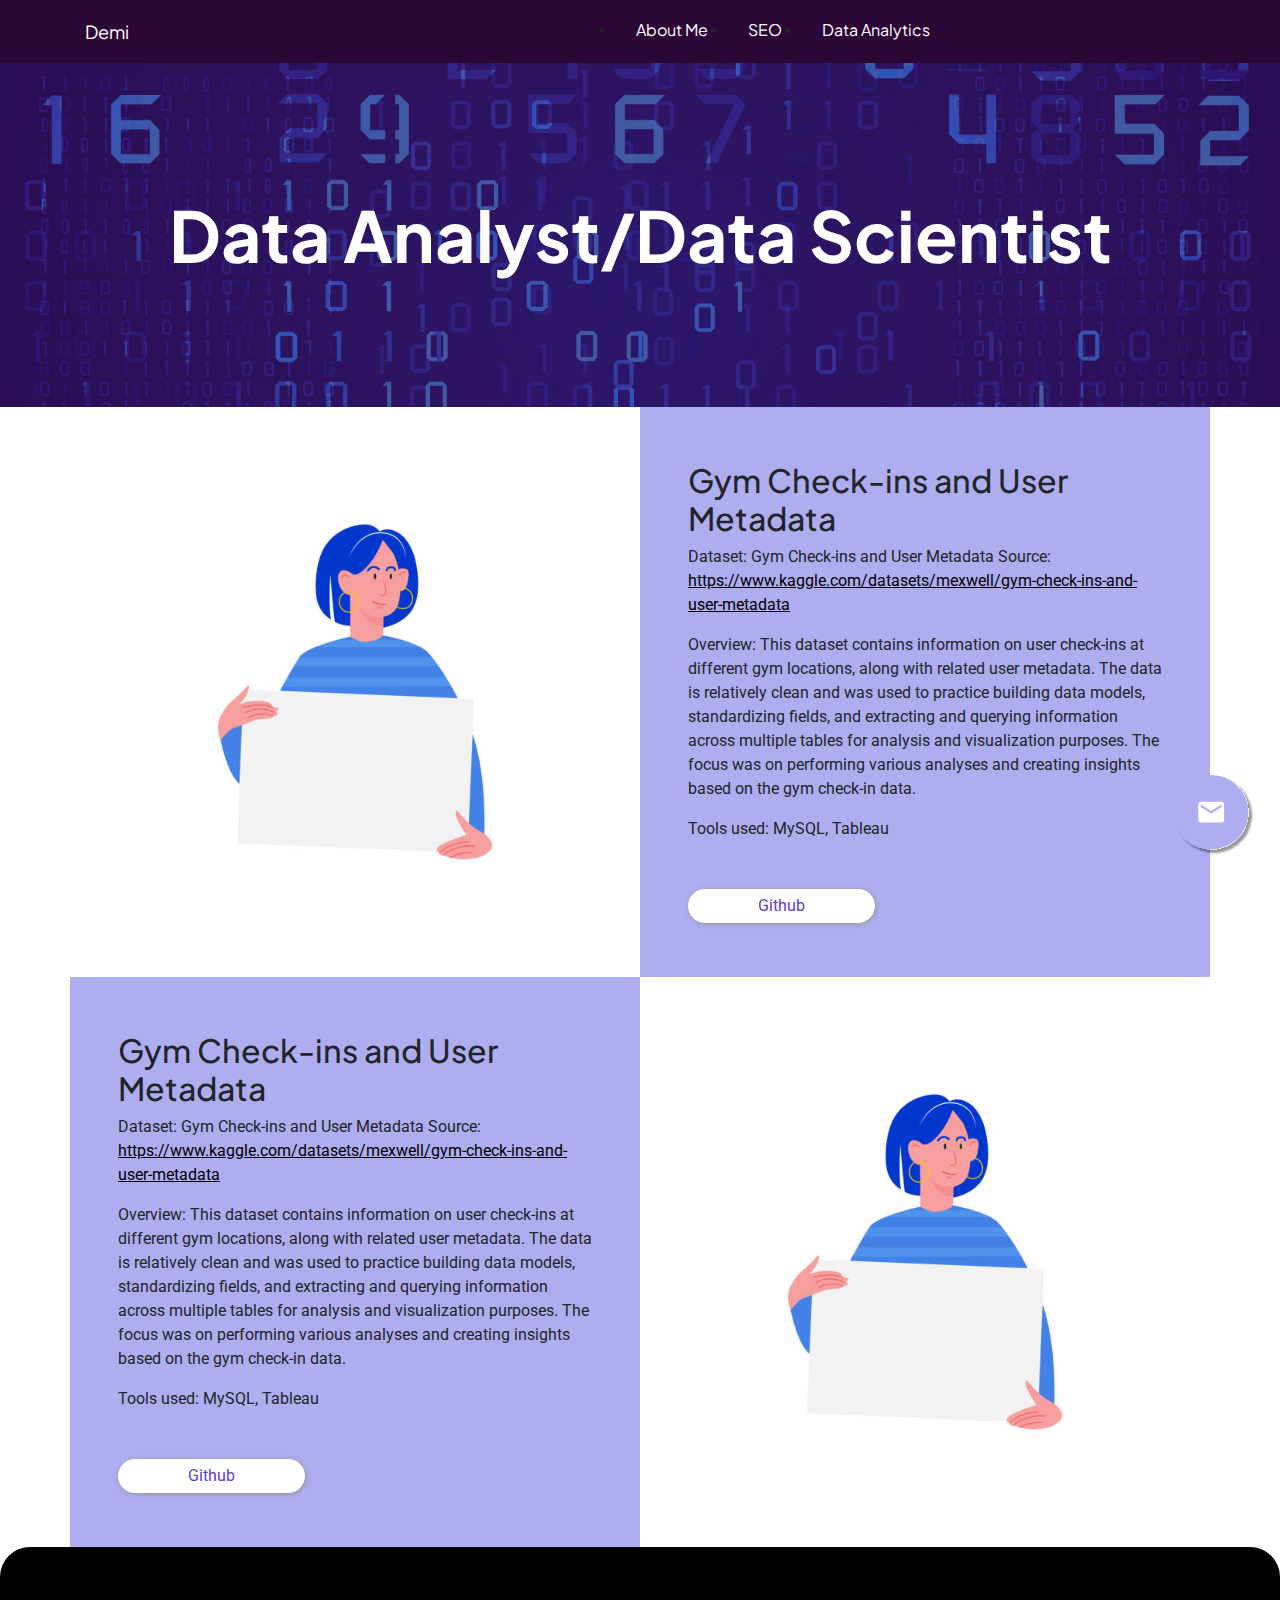
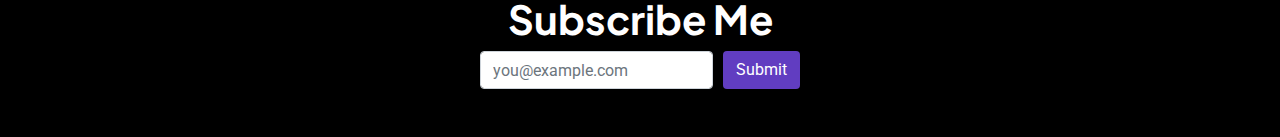
==== data-analytics.html @ e2194a26 "Current" ====
<!DOCTYPE html>
<html>
<head>
	<meta charset="utf-8">
	<meta name="viewport" content="width=device-width, initial-scale=1">
	<title>Data Analyst/Data Scientist</title>
	<link rel="preconnect" href="https://fonts.googleapis.com">
	<link rel="preconnect" href="https://fonts.gstatic.com" crossorigin>
	<link href="https://fonts.googleapis.com/css2?family=Plus+Jakarta+Sans:ital,wght@0,200..800;1,200..800&display=swap" rel="stylesheet">
	<link rel="preconnect" href="https://fonts.googleapis.com">
	<link rel="preconnect" href="https://fonts.gstatic.com" crossorigin>
	<link href="https://fonts.googleapis.com/css2?family=Roboto:ital,wght@0,100;0,300;0,400;0,500;0,700;0,900;1,100;1,300;1,400;1,500;1,700;1,900&display=swap" rel="stylesheet">
	<link rel="stylesheet" type="text/css" href="css/bootstrap.min.css">
	<link rel="stylesheet" type="text/css" href="css/style.css">
	<link rel="stylesheet" type="text/css" href="css/res.css">
</head>
<body>
	<header class="container-fluid py-2">
	<div class="container">
		<div class="row">
			<div class="col-12 col-md-3 header-l fontphu">
				<a href="index.html" >Demi</a>
			</div>
			<div class="col header-r">
				<ul class="menu">
					<li><a href="">About Me</a></li>
					<li><a href="seo.html">SEO</a></li>
					<li><a href="data-analytics.html">Data Analytics</a></li>
				</ul>
			</div>
		</div>
	</div>
</header>
	<div class="banner-data-analyst container-fluid">
		<h1 class="fontphu">Data Analyst/Data Scientist</h1>
	</div>
	<div class="section-c container">
		<div class="row">
			<div class="col-12 col-md-6 d-flex align-items-center p-3 p-md-5">
				<div>
					<img src="img/about-1.svg">
				</div>
			</div>
			<div class="col-12 col-md-6 mau2 d-flex align-items-center p-3 p-md-5">
				<div>
					<h3 class="h2 fontphu">Gym Check-ins and User Metadata</h3>
					<p>Dataset: Gym Check-ins and User Metadata
					Source: <a class="alink" href="https://www.kaggle.com/datasets/mexwell/gym-check-ins-and-user-metadata" >https://www.kaggle.com/datasets/mexwell/gym-check-ins-and-user-metadata </a></p>

					<p>Overview: This dataset contains information on user check-ins at different gym locations, along with related user metadata. The data is relatively clean and was used to practice building data models, standardizing fields, and extracting and querying information across multiple tables for analysis and visualization purposes. The focus was on performing various analyses and creating insights based on the gym check-in data.</p>

					<p>Tools used: MySQL, Tableau</p>
					<div class="topskill-1 mt-5"><a href="#"> Github </a></div>
					
				</div>
			</div>
		</div>
		<div class="row">
			
			<div class="col-12 col-md-6 order-1 order-md-0 mau2 d-flex align-items-center p-3 p-md-5">
				<div>
					<h3 class="h2 fontphu">Gym Check-ins and User Metadata</h3>
					<p>Dataset: Gym Check-ins and User Metadata
					Source: <a class="alink" href="https://www.kaggle.com/datasets/mexwell/gym-check-ins-and-user-metadata" >https://www.kaggle.com/datasets/mexwell/gym-check-ins-and-user-metadata </a></p>

					<p>Overview: This dataset contains information on user check-ins at different gym locations, along with related user metadata. The data is relatively clean and was used to practice building data models, standardizing fields, and extracting and querying information across multiple tables for analysis and visualization purposes. The focus was on performing various analyses and creating insights based on the gym check-in data.</p>

					<p>Tools used: MySQL, Tableau</p>
					<div class="topskill-1 mt-5"><a href="#"> Github </a></div>
					
				</div>
			</div>
			<div class="col-12 col-md-6 order-0 order-md-1 d-flex align-items-center p-5">
				<div>
					<img src="img/about-1.svg">
				</div>
			</div>
		</div>
	</div>
<footer class="py-5">
	<div class="h1 text-white fontphu font-weight-bold text-center">Subscribe Me</div>
	<div class="d-flex form-c mx-auto" style="gap:10px">
		<input type="text" class="form-control" placeholder="you@example.com">
		<button type="submit" class="btn mau3 text-white">Submit</button>
	</div>
</footer>
<div class="buttoncall">
	<img src="img/Group 15.svg" width="80" class="show-buttoncall-item">
	<div class="buttoncall-item">
		<div><img src="img/Group.jpg"></div>
		<div><a href="https://wa.me/12362342409"><img src="img/whatsapp 3.svg"></a></div>
		<div><a href="mailto:lenguyenmaidinh2409@gmail.com"><img src="img/Gmail-Logo.jpg"></a></div>
		<div><a href="tel:+1 236 234 2409"><img src="img/Group.svg"></a></div>
	</div>
</div>	
<script type="text/javascript" src="js/jquery.min.js"></script>
<script type="text/javascript" src="js/bootstrap.bundle.min.js"></script>
<script type="text/javascript">
    $(document).ready(function () {
    	$(".show-buttoncall-item").click(function () {
		    // Kiểm tra trạng thái hiển thị
		    if ($(".buttoncall-item").is(":visible")) {
		        $(this).attr("src", "img/Group 15.svg"); // Đổi lại hình ảnh ban đầu
		        $(".buttoncall-item").hide(); // Ẩn phần tử
		    } else {
		        $(this).attr("src", "img/Group 30.png"); // Đổi sang hình ảnh khác
		        $(".buttoncall-item").show(); // Hiện phần tử
		    }
		});
    });
</script>		
</body>
</html>
---- css/style.css ----
:root{

	--mau1: #D8DCFF;

	--mau2: #AEADF0;

	--mau3: #613DC1;

	--mau4: #4E148C;

	--mau5: #2C0735;

	--white:#ffffff;
}


.section-1 {
	background-color: white;
}

.mau2{
	background: var(--mau2);
}
.mau3{
	background: var(--mau3);
}
body{
	font-family: "Roboto", serif;
	font-display: swap;
}
.fontphu
{
	font-family: "Plus Jakarta Sans", serif;
	font-display: swap;
}
img
{
	max-width: 100%;
}
header

{

	background: var(--mau5);

}

.slide-item-title:hover {
	color: #4E148C;
}

.read-more:hover {
	color: gray;
}

header a

{

	color: var(--white);

	    padding: 10px 0;

    display: block;

}
.menu{display: flex; align-items: center;justify-content: center; margin: 0; padding: 0;}

.menu li{padding: 0 20px}


.menu li a{
	font-family: "Plus Jakarta Sans", serif;
	font-display: swap;
}
.header-l a:hover
{
	color: #fff;
	text-decoration: underline;
}
.header-l a
{
	font-size: 18px;
}

.banner
{
	background: url("../img/image.jpg") no-repeat;
	background-size: cover;
}
.banner-l{color: var(--white);}
.banner-l h1
{
	font-size: 93px;
	font-weight: bold;

}

.section-1-c
{
	padding: 0 30px;
}
.slide-item
{
	background: #fff;
	padding: 10px 20px;
}
.slide-item-title
{
	font-size: 30px;
	position: relative;
	z-index: 1;
}
.slide-item-title::before{
	display: block;
	content: '';
	position: absolute;
	height: 50%;
	width: 100%;
	background: var(--mau1);
	bottom: 0;
	z-index: -1;
}
.slide-tab
{
	margin-top: 20px;
}
.slide-tab-l
{
	width: 25%;
}
.slide-tab-r
{
	width: 75%;
}
.slide-tab-l .accordion-item{
	color: #000;	
	position: relative;
	padding-left: 0px;
	transition: all 0.3s ease;
}
.slide-tab-l .accordion-item .show::before
{
	display: block;content: ''; position: absolute; left: 0; top: 50%; transform: translateY(-50%); height: 2px; background: #000; width: 20%;
}
.slide-tab-l .accordion-item .show
{
	padding-left: 30%;
	font-weight: bold;
}

.slide-tab-r .card-body
{
	-webkit-box-shadow: 2px 2px 7px 0px rgba(0,0,0,0.75);
-moz-box-shadow: 2px 2px 7px 0px rgba(0,0,0,0.75);
box-shadow: 2px 2px 7px 0px rgba(0,0,0,0.75);
border-radius: 15px;
margin: 10px;
}
.slide-tab-r::-webkit-scrollbar {
  width:5px;
}

/* Track */
.slide-tab-r::-webkit-scrollbar-track {
  box-shadow: inset 0 0 5px grey; 
  border-radius: 10px;
}
 
/* Handle */
.slide-tab-r::-webkit-scrollbar-thumb {
  background: var(--mau3); 
  border-radius: 10px;
}
.experience-1-title
{
	color: var(--mau3);
}
.slide-tab-r{color: #817e8f; height: 300px; overflow: auto}
#button-1-2 .card-body
{
	margin-bottom: 20px;
}
.topskill-1
{
	-webkit-box-shadow: 1px 1px 5px 0px rgba(148,148,148,1);
-moz-box-shadow: 1px 1px 5px 0px rgba(148,148,148,1);
box-shadow: 1px 1px 5px 0px rgba(148,148,148,1);
border-radius: 20px;
display: table; padding: 5px 70px;
color: var(--mau3); font-weight: bold;
background: #fff;
}
.topskill-1 a{
	color: var(--mau3);
}
.item-1-3
{
	position: relative;
	height: 250px;
}
.topskill-1-1
{
	position: absolute;
	top: 20px;
	left: 52%;
}
.topskill-1-2
{
	position: absolute;
	top: 55px;
	left: 14%;
}
.topskill-1-3
{
	position: absolute;
	top: 90px;
	left: 64%;
}
.topskill-1-4
{
	position: absolute;
	top: 125px;
	left: 24%;
}
.topskill-1-5
{
	position: absolute;
	top: 160px;
	left: 58%;
}
.topskill-1-6
{
	position: absolute;
	top: 195px;
	left: 0%;
}
.topskill-1-7
{
	position: absolute;
	top: 236px;
	left: 35%;
}
.topskill-1-8
{
	position: absolute;
	top: 240px;
	left: 72%;
}
.slide-job
{
	padding-bottom: 30px;
    background: #fff;
}

.section-2-title{
	background: url("../img/banner-about.svg") no-repeat;
	background-size: cover;
	font-size: 80px;
	text-align: center; color: #fff;
	padding: 20px 0; font-weight: bold;
}
.ngaythangabout
{
	color: var(--mau3);
	font-weight: bold;
}
footer{
	background: #000;
	border-radius: 30px 30px 0 0 ;
}
.buttoncall
{
	position: fixed;
	right: 2%;
	bottom: 5%;
	cursor: pointer;
}
.buttoncall-item
{
	-webkit-box-shadow: 1px 1px 5px 0px rgba(0,0,0,0.75);
-moz-box-shadow: 1px 1px 5px 0px rgba(0,0,0,0.75);
box-shadow: 1px 1px 5px 0px rgba(0,0,0,0.75);
    display: table;
    padding: 20px 10px;
    border-radius: 10px;
    position: absolute;
    right: 120%;
    bottom: 0;
    width: 100%;
    background: #fff;
    display: none;
}
.buttoncall-item > div{
	margin-bottom: 20px; text-align: center;
}
.buttoncall-item img{

}
.banner-data-analyst
{
	background: url("../img/banner-datalytics.jpg");
	background-size: cover;
	
}
.banner-data-analyst h1,.banner-data-seo h1
{
	font-size:70px;
	padding: 130px 0;
	text-align: center;
	color: #fff; font-weight: bold;
	margin: 0;
}
.alink
{
	color: #000;
	text-decoration: underline;
}
.banner-data-seo
{
	background: url("../img/banner-seo.jpg");
	background-size: cover;
}

.seo-content
{
	background: var(--mau1);
}
.seo-slide-tab-r{
    width: 75%;
}
.seo-slide-tab-r-1 > div{margin-bottom: 20px}
.seo-slide-tab-r-item { position: relative;cursor: pointer;
}
.seo-slide-tab-r-item > div{font-size: 30px; color: #fff; position: absolute; left: 50%; top: 50%; transform: translate(-50%, -50%); font-weight: bold; 
    width: 80%;
    text-align: center;

}
.seo-slide-tab-r-item:hover div
{
	text-decoration: underline;
}
#imagepopup .modal-content{
	background: none;    border: none;
}
#imagepopup .modal-body{padding: 0; text-align: center;}
#imagepopup .modal-dialog
{
	max-width: max-content;
}
#imagepopup .modal-body img{max-height: 80vh}
.form-c
{
	width: 25%;
}

a {
	text-decoration: none; /* Loại bỏ gạch chân mặc định */
	font-weight: normal;   /* Đặt trọng lượng chữ bình thường */
	color: inherit;        /* Dùng màu mặc định */
	transition: color 0.3s ease, font-weight 0.3s ease; /* Hiệu ứng mượt mà */
  }
  
  a:hover {
	text-decoration: none; /* Đảm bảo không có gạch chân khi hover */
	font-weight: bold;     /* Làm chữ in đậm khi hover */
	color: white;
  }

  .project-butn:hover {
	color: #4E148C;
	text-decoration: underline;
  }
---- css/res.css ----
@media (max-width: 768px) {
	.seo-slide-tab-r-item > div
	{
		font-size:18px;
		width:95%
	}
	.form-c
	{
		width: 75%;
	}
	.header-l
	{
		text-align: center;
	}
	.slide-tab-l,.slide-tab-r{width: 100%}
	.topskill-1
	{
		padding: 5px 40px;
	}
	.topskill-1-1
	{
		position: absolute;
		top: 20px;
		left: 40%;
	}
	.topskill-1-2
	{
		position: absolute;
		top: 55px;
		left: 2%;
	}
	.topskill-1-3
	{
		position: absolute;
		top: 90px;
		left: 51%;
	}
	.topskill-1-4
	{
		position: absolute;
		top: 125px;
		left: 12%;
	}
	.topskill-1-5
	{
		position: absolute;
		top: 160px;
		left: 47%;
	}
	.topskill-1-6
	{
		position: absolute;
		top: 195px;
		left: 0%;
	}
	.topskill-1-7
	{
		position: absolute;
		top: 236px;
		left: 11%;
	}
	.topskill-1-8
	{
		position: absolute;
		top: 240px;
		left: 65%;
	}
	.banner-data-analyst h1, .banner-data-seo h1
	{
		font-size: 50px;
	}
	.seo-slide-tab-r
	{
		width: 100%;
	}
}
@media (max-width: 576px) {
	body{font-size: 14px}
	.section-2-title
	{
		font-size: 50px;
	}
	.banner-l h1{    font-size: 70px;}
	    .topskill-1 {
        padding: 5px 20px;}
    .topskill-1-5 {       
        left: 46%;
    }
    .section-1-c{padding: 0 5px}
}
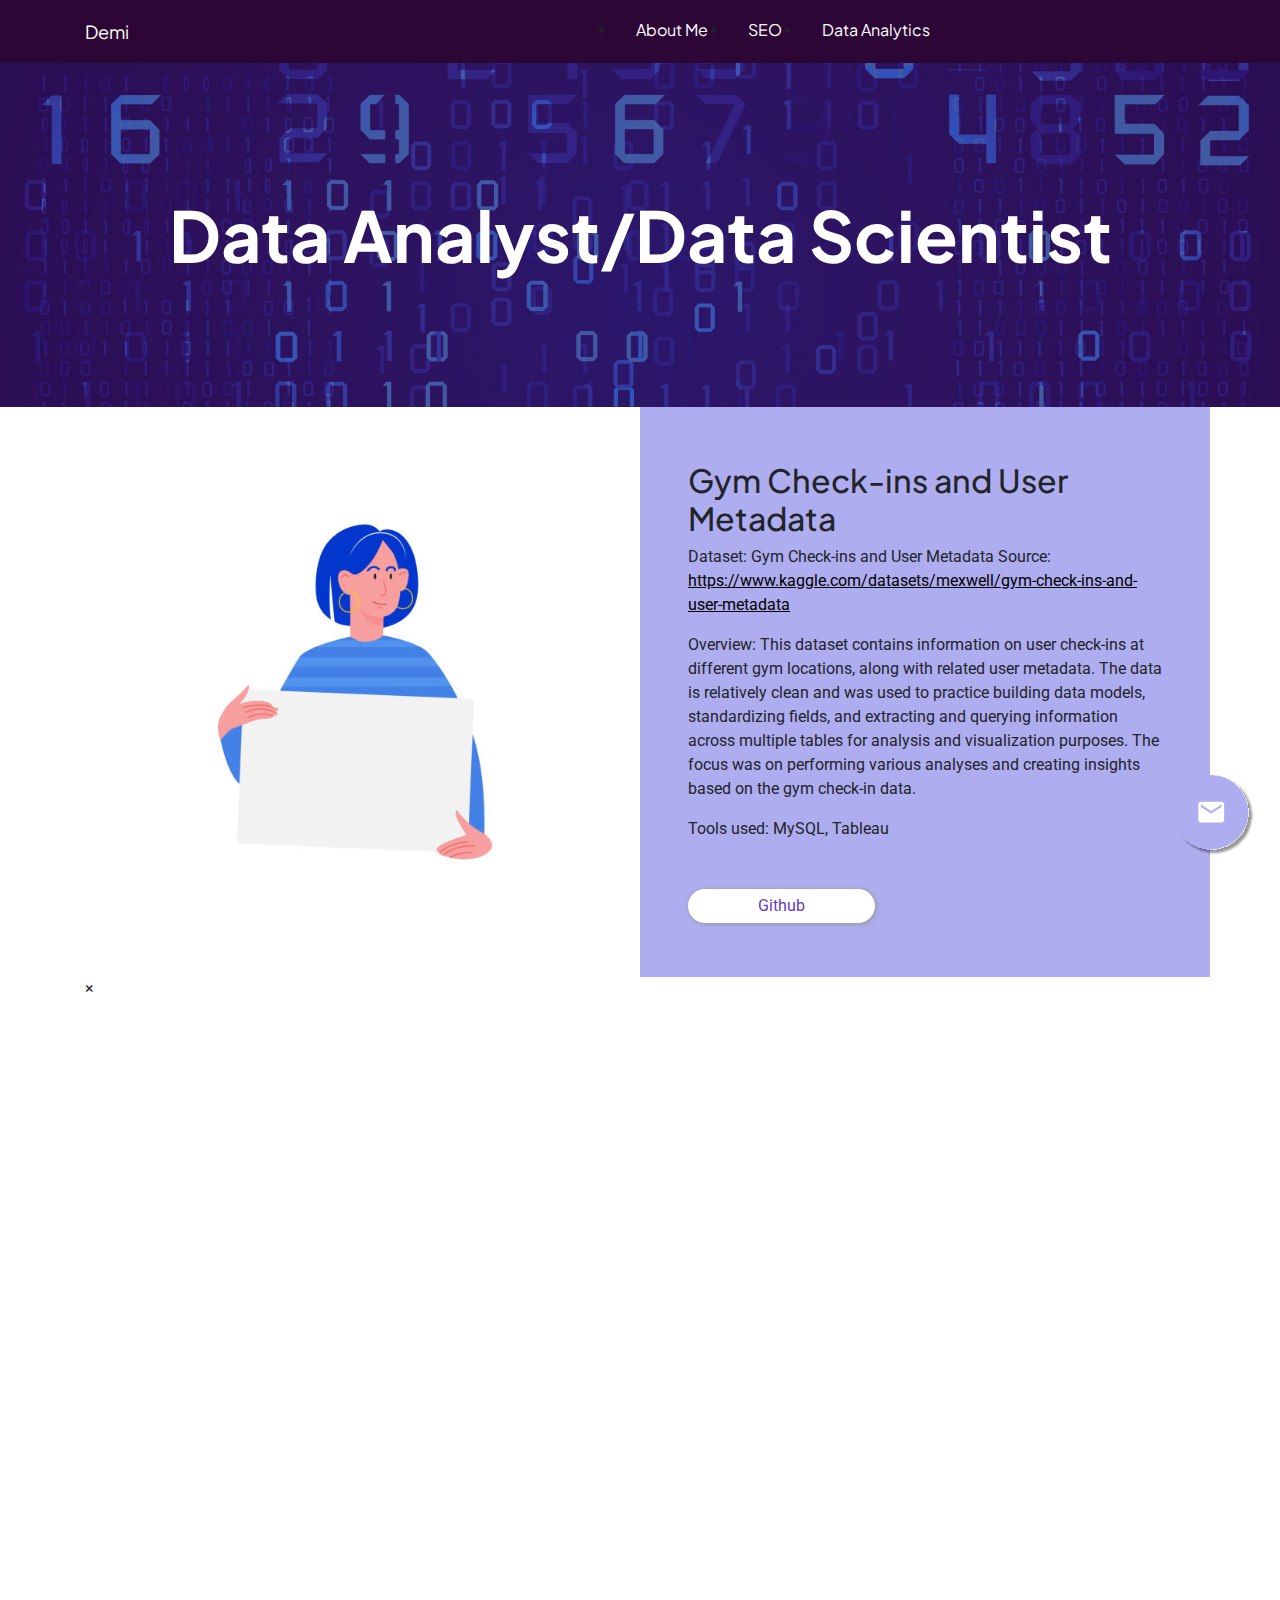
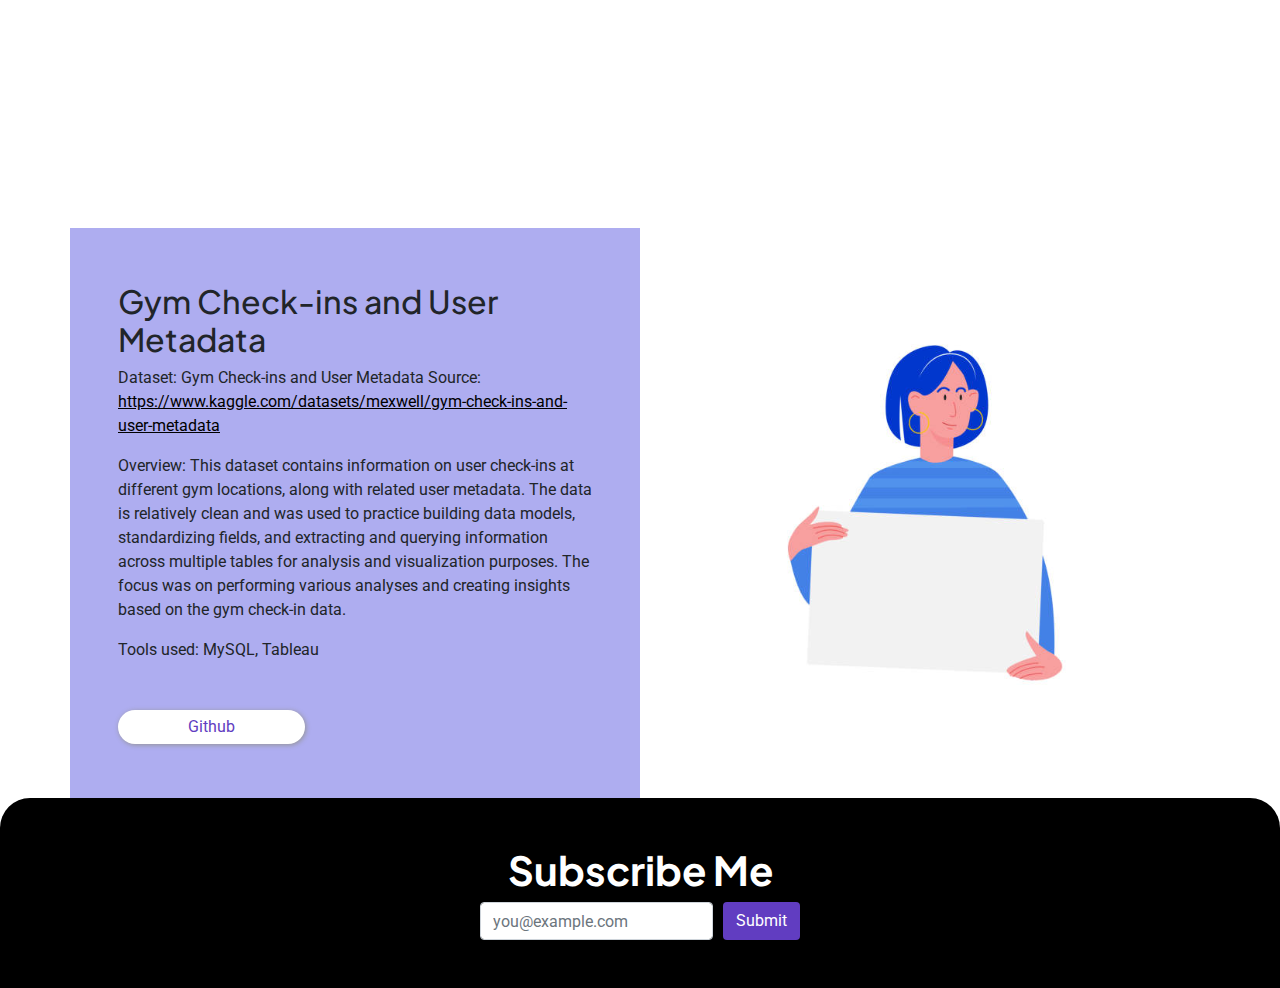
==== commit d1b80940: "current" ====
--- a/data-analytics.html
+++ b/data-analytics.html
@@ -1,73 +1,132 @@
 <!DOCTYPE html>
 <html>
+
 <head>
 	<meta charset="utf-8">
 	<meta name="viewport" content="width=device-width, initial-scale=1">
 	<title>Data Analyst/Data Scientist</title>
 	<link rel="preconnect" href="https://fonts.googleapis.com">
 	<link rel="preconnect" href="https://fonts.gstatic.com" crossorigin>
-	<link href="https://fonts.googleapis.com/css2?family=Plus+Jakarta+Sans:ital,wght@0,200..800;1,200..800&display=swap" rel="stylesheet">
+	<link href="https://fonts.googleapis.com/css2?family=Plus+Jakarta+Sans:ital,wght@0,200..800;1,200..800&display=swap"
+		rel="stylesheet">
 	<link rel="preconnect" href="https://fonts.googleapis.com">
 	<link rel="preconnect" href="https://fonts.gstatic.com" crossorigin>
-	<link href="https://fonts.googleapis.com/css2?family=Roboto:ital,wght@0,100;0,300;0,400;0,500;0,700;0,900;1,100;1,300;1,400;1,500;1,700;1,900&display=swap" rel="stylesheet">
+	<link
+		href="https://fonts.googleapis.com/css2?family=Roboto:ital,wght@0,100;0,300;0,400;0,500;0,700;0,900;1,100;1,300;1,400;1,500;1,700;1,900&display=swap"
+		rel="stylesheet">
 	<link rel="stylesheet" type="text/css" href="css/bootstrap.min.css">
 	<link rel="stylesheet" type="text/css" href="css/style.css">
 	<link rel="stylesheet" type="text/css" href="css/res.css">
 </head>
+
 <body>
 	<header class="container-fluid py-2">
-	<div class="container">
-		<div class="row">
-			<div class="col-12 col-md-3 header-l fontphu">
-				<a href="index.html" >Demi</a>
-			</div>
-			<div class="col header-r">
-				<ul class="menu">
-					<li><a href="">About Me</a></li>
-					<li><a href="seo.html">SEO</a></li>
-					<li><a href="data-analytics.html">Data Analytics</a></li>
-				</ul>
+		<div class="container">
+			<div class="row">
+				<div class="col-12 col-md-3 header-l fontphu">
+					<a href="index.html">Demi</a>
+				</div>
+				<div class="col header-r">
+					<ul class="menu">
+						<li><a href="">About Me</a></li>
+						<li><a href="seo.html">SEO</a></li>
+						<li><a href="data-analytics.html">Data Analytics</a></li>
+					</ul>
+				</div>
 			</div>
 		</div>
-	</div>
-</header>
+	</header>
 	<div class="banner-data-analyst container-fluid">
 		<h1 class="fontphu">Data Analyst/Data Scientist</h1>
 	</div>
 	<div class="section-c container">
 		<div class="row">
 			<div class="col-12 col-md-6 d-flex align-items-center p-3 p-md-5">
-				<div>
-					<img src="img/about-1.svg">
+				<div onclick="showViz()">
+					<img src="img/about-1.svg" style="cursor: pointer;">
 				</div>
 			</div>
 			<div class="col-12 col-md-6 mau2 d-flex align-items-center p-3 p-md-5">
 				<div>
 					<h3 class="h2 fontphu">Gym Check-ins and User Metadata</h3>
-					<p>Dataset: Gym Check-ins and User Metadata
-					Source: <a class="alink" href="https://www.kaggle.com/datasets/mexwell/gym-check-ins-and-user-metadata" >https://www.kaggle.com/datasets/mexwell/gym-check-ins-and-user-metadata </a></p>
-
-					<p>Overview: This dataset contains information on user check-ins at different gym locations, along with related user metadata. The data is relatively clean and was used to practice building data models, standardizing fields, and extracting and querying information across multiple tables for analysis and visualization purposes. The focus was on performing various analyses and creating insights based on the gym check-in data.</p>
-
+					<p>Dataset: Gym Check-ins and User Metadata Source:
+						<a class="alink" href="https://www.kaggle.com/datasets/mexwell/gym-check-ins-and-user-metadata">
+							https://www.kaggle.com/datasets/mexwell/gym-check-ins-and-user-metadata
+						</a>
+					</p>
+					<p>Overview: This dataset contains information on user check-ins at different gym locations, along
+						with related user metadata. The data is relatively clean and was used to practice building data
+						models, standardizing fields, and extracting and querying information across multiple tables for
+						analysis and visualization purposes. The focus was on performing various analyses and creating
+						insights based on the gym check-in data.</p>
 					<p>Tools used: MySQL, Tableau</p>
-					<div class="topskill-1 mt-5"><a href="#"> Github </a></div>
-					
+					<div class="topskill-1 mt-5"><a href="#">Github</a></div>
 				</div>
 			</div>
 		</div>
+
+		<!-- Modal -->
+		<div id="vizModal" class="viz-modal">
+			<div class="viz-modal-content">
+				<span class="viz-close" onclick="closeViz()">&times;</span>
+				<div class='tableauPlaceholder' id='viz1736214612154' style='position: relative'><noscript><a
+							href='#'><img alt='Dashboard 1 '
+								src='https:&#47;&#47;public.tableau.com&#47;static&#47;images&#47;Gy&#47;Gym_Sales_User_Analysis_Report&#47;Dashboard1&#47;1_rss.png'
+								style='border: none' /></a></noscript><object class='tableauViz' style='display:none;'>
+						<param name='host_url' value='https%3A%2F%2Fpublic.tableau.com%2F' />
+						<param name='embed_code_version' value='3' />
+						<param name='site_root' value='' />
+						<param name='name' value='Gym_Sales_User_Analysis_Report&#47;Dashboard1' />
+						<param name='tabs' value='no' />
+						<param name='toolbar' value='yes' />
+						<param name='static_image'
+							value='https:&#47;&#47;public.tableau.com&#47;static&#47;images&#47;Gy&#47;Gym_Sales_User_Analysis_Report&#47;Dashboard1&#47;1.png' />
+						<param name='animate_transition' value='yes' />
+						<param name='display_static_image' value='yes' />
+						<param name='display_spinner' value='yes' />
+						<param name='display_overlay' value='yes' />
+						<param name='display_count' value='yes' />
+						<param name='language' value='en-US' />
+					</object></div>
+				<script type='text/javascript'>
+					var divElement = document.getElementById('viz1736214612154');
+					var vizElement = divElement.getElementsByTagName('object')[0];
+
+					// Đặt kích thước cố định cho viz
+					vizElement.style.width = '1000px';  // Chiều rộng cố định
+					vizElement.style.height = '827px';  // Chiều cao cố định
+					
+
+					divElement.style.width = '1000px';  // Chiều rộng cố định
+					divElement.style.height = '827px';  // Chiều cao cố định
+
+					var scriptElement = document.createElement('script');
+					scriptElement.src = 'https://public.tableau.com/javascripts/api/viz_v1.js';
+					vizElement.parentNode.insertBefore(scriptElement, vizElement);                
+				</script>
+			</div>
+		</div>
+
+
 		<div class="row">
-			
+
 			<div class="col-12 col-md-6 order-1 order-md-0 mau2 d-flex align-items-center p-3 p-md-5">
 				<div>
 					<h3 class="h2 fontphu">Gym Check-ins and User Metadata</h3>
 					<p>Dataset: Gym Check-ins and User Metadata
-					Source: <a class="alink" href="https://www.kaggle.com/datasets/mexwell/gym-check-ins-and-user-metadata" >https://www.kaggle.com/datasets/mexwell/gym-check-ins-and-user-metadata </a></p>
+						Source: <a class="alink"
+							href="https://www.kaggle.com/datasets/mexwell/gym-check-ins-and-user-metadata">https://www.kaggle.com/datasets/mexwell/gym-check-ins-and-user-metadata
+						</a></p>
 
-					<p>Overview: This dataset contains information on user check-ins at different gym locations, along with related user metadata. The data is relatively clean and was used to practice building data models, standardizing fields, and extracting and querying information across multiple tables for analysis and visualization purposes. The focus was on performing various analyses and creating insights based on the gym check-in data.</p>
+					<p>Overview: This dataset contains information on user check-ins at different gym locations, along
+						with related user metadata. The data is relatively clean and was used to practice building data
+						models, standardizing fields, and extracting and querying information across multiple tables for
+						analysis and visualization purposes. The focus was on performing various analyses and creating
+						insights based on the gym check-in data.</p>
 
 					<p>Tools used: MySQL, Tableau</p>
 					<div class="topskill-1 mt-5"><a href="#"> Github </a></div>
-					
+
 				</div>
 			</div>
 			<div class="col-12 col-md-6 order-0 order-md-1 d-flex align-items-center p-5">
@@ -77,37 +136,55 @@
 			</div>
 		</div>
 	</div>
-<footer class="py-5">
-	<div class="h1 text-white fontphu font-weight-bold text-center">Subscribe Me</div>
-	<div class="d-flex form-c mx-auto" style="gap:10px">
-		<input type="text" class="form-control" placeholder="you@example.com">
-		<button type="submit" class="btn mau3 text-white">Submit</button>
+	<footer class="py-5">
+		<div class="h1 text-white fontphu font-weight-bold text-center">Subscribe Me</div>
+		<div class="d-flex form-c mx-auto" style="gap:10px">
+			<input type="text" class="form-control" placeholder="you@example.com">
+			<button type="submit" class="btn mau3 text-white">Submit</button>
+		</div>
+	</footer>
+	<div class="buttoncall">
+		<img src="img/Group 15.svg" width="80" class="show-buttoncall-item">
+		<div class="buttoncall-item">
+			<div><img src="img/Group.jpg"></div>
+			<div><a href="https://wa.me/12362342409"><img src="img/whatsapp 3.svg"></a></div>
+			<div><a href="mailto:lenguyenmaidinh2409@gmail.com"><img src="img/Gmail-Logo.jpg"></a></div>
+			<div><a href="tel:+1 236 234 2409"><img src="img/Group.svg"></a></div>
+		</div>
 	</div>
-</footer>
-<div class="buttoncall">
-	<img src="img/Group 15.svg" width="80" class="show-buttoncall-item">
-	<div class="buttoncall-item">
-		<div><img src="img/Group.jpg"></div>
-		<div><a href="https://wa.me/12362342409"><img src="img/whatsapp 3.svg"></a></div>
-		<div><a href="mailto:lenguyenmaidinh2409@gmail.com"><img src="img/Gmail-Logo.jpg"></a></div>
-		<div><a href="tel:+1 236 234 2409"><img src="img/Group.svg"></a></div>
-	</div>
-</div>	
-<script type="text/javascript" src="js/jquery.min.js"></script>
-<script type="text/javascript" src="js/bootstrap.bundle.min.js"></script>
-<script type="text/javascript">
-    $(document).ready(function () {
-    	$(".show-buttoncall-item").click(function () {
-		    // Kiểm tra trạng thái hiển thị
-		    if ($(".buttoncall-item").is(":visible")) {
-		        $(this).attr("src", "img/Group 15.svg"); // Đổi lại hình ảnh ban đầu
-		        $(".buttoncall-item").hide(); // Ẩn phần tử
-		    } else {
-		        $(this).attr("src", "img/Group 30.png"); // Đổi sang hình ảnh khác
-		        $(".buttoncall-item").show(); // Hiện phần tử
-		    }
+	<script type="text/javascript" src="js/jquery.min.js"></script>
+	<script type="text/javascript" src="js/bootstrap.bundle.min.js"></script>
+	<script type="text/javascript">
+		$(document).ready(function () {
+			$(".show-buttoncall-item").click(function () {
+				// Kiểm tra trạng thái hiển thị
+				if ($(".buttoncall-item").is(":visible")) {
+					$(this).attr("src", "img/Group 15.svg"); // Đổi lại hình ảnh ban đầu
+					$(".buttoncall-item").hide(); // Ẩn phần tử
+				} else {
+					$(this).attr("src", "img/Group 30.png"); // Đổi sang hình ảnh khác
+					$(".buttoncall-item").show(); // Hiện phần tử
+				}
+			});
 		});
-    });
-</script>		
+
+
+		function showViz() {
+			document.getElementById("vizModal").style.display = "block";
+		}
+
+		function closeViz() {
+			document.getElementById("vizModal").style.display = "none";
+		}
+
+		// Đóng modal khi nhấn ra ngoài modal
+		window.onclick = function (event) {
+			const modal = document.getElementById("vizModal");
+			if (event.target === modal) {
+				modal.style.display = "none";
+			}
+		}
+	</script>
 </body>
+
 </html>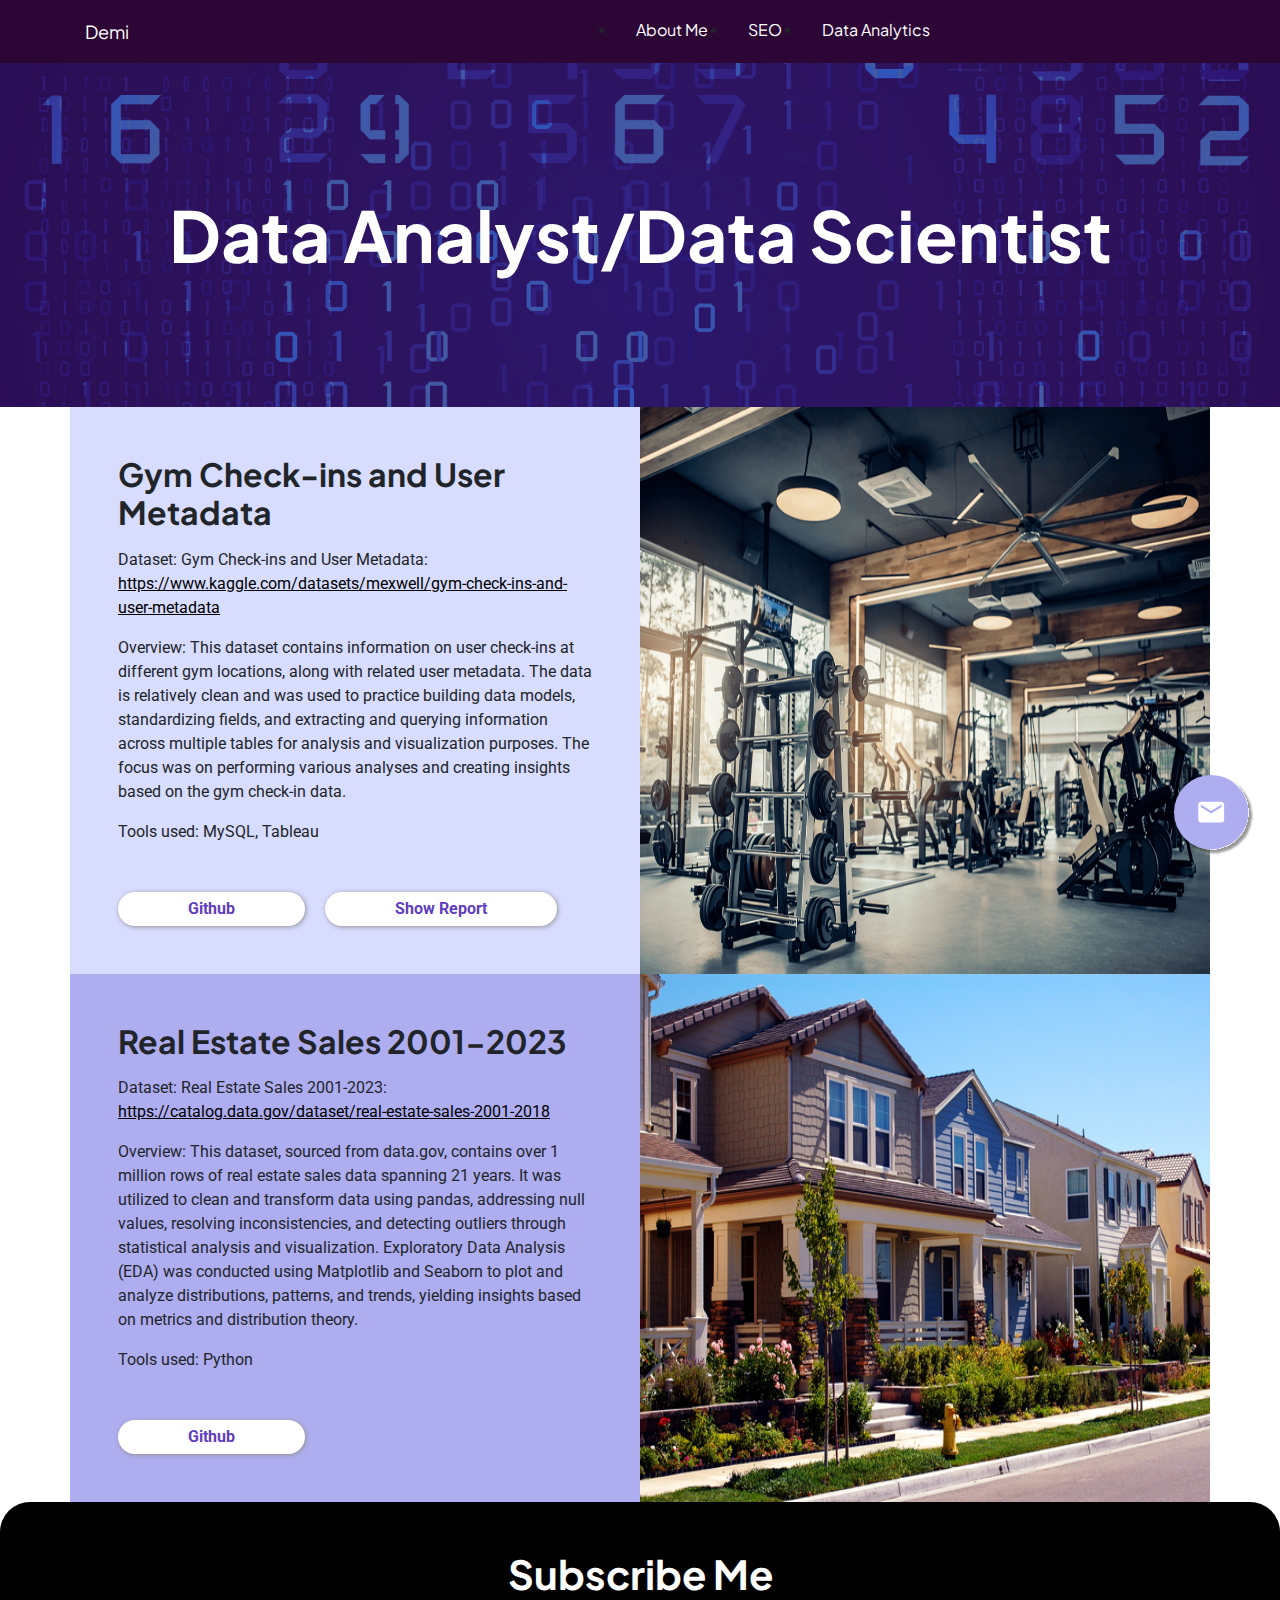
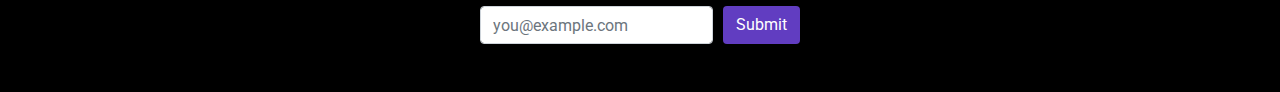
==== commit 8c0b82b4: "Current" ====
--- a/data-analytics.html
+++ b/data-analytics.html
@@ -28,7 +28,7 @@
 				</div>
 				<div class="col header-r">
 					<ul class="menu">
-						<li><a href="">About Me</a></li>
+						<li><a href="index.html">About Me</a></li>
 						<li><a href="seo.html">SEO</a></li>
 						<li><a href="data-analytics.html">Data Analytics</a></li>
 					</ul>
@@ -39,17 +39,21 @@
 	<div class="banner-data-analyst container-fluid">
 		<h1 class="fontphu">Data Analyst/Data Scientist</h1>
 	</div>
+
 	<div class="section-c container">
 		<div class="row">
-			<div class="col-12 col-md-6 d-flex align-items-center p-3 p-md-5">
-				<div onclick="showViz()">
-					<img src="img/about-1.svg" style="cursor: pointer;">
+
+			<div class="col-12 col-md-6 order-1 order-md-2 d-flex align-items-center p-0">
+				<div class="w-100 h-100">
+					<img src="img/Gym-structure-1080x675.png" class="w-100 h-100">
 				</div>
 			</div>
-			<div class="col-12 col-md-6 mau2 d-flex align-items-center p-3 p-md-5">
+
+			<div class="col-12 col-md-6 mau1 d-flex align-items-center p-3 p-md-5">
 				<div>
-					<h3 class="h2 fontphu">Gym Check-ins and User Metadata</h3>
-					<p>Dataset: Gym Check-ins and User Metadata Source:
+					<h3 class="h2 fontphu"><span style="font-weight: bold;">Gym Check-ins and User Metadata</span></h3>
+					<p></p>
+					<p>Dataset: Gym Check-ins and User Metadata:
 						<a class="alink" href="https://www.kaggle.com/datasets/mexwell/gym-check-ins-and-user-metadata">
 							https://www.kaggle.com/datasets/mexwell/gym-check-ins-and-user-metadata
 						</a>
@@ -60,80 +64,73 @@
 						analysis and visualization purposes. The focus was on performing various analyses and creating
 						insights based on the gym check-in data.</p>
 					<p>Tools used: MySQL, Tableau</p>
-					<div class="topskill-1 mt-5"><a href="#">Github</a></div>
+					<div class="topskills-container mt-5">
+						<div class="topskill-1"><a href="https://github.com/maidinh2409/Gym-Check-ins-and-User-Metadata">Github</a></div>
+						<div class="topskill-1" onclick="showViz()">Show Report</div>
+					</div>
+				</div>
+			</div>
+
+			<!-- Modal -->
+			<div id="vizModal" class="viz-modal">
+				<div class="viz-modal-content">
+					<span class="viz-close" onclick="closeViz()">&times;</span>
+					<div class='tableauPlaceholder' id='viz1736238340258'><noscript><a href='#'><img alt='Dashboard 1 '
+									src='https:&#47;&#47;public.tableau.com&#47;static&#47;images&#47;Gy&#47;Gym_Sales_User_Analysis_Report&#47;Dashboard1&#47;1_rss.png'
+									style='border: none' /></a></noscript><object class='tableauViz'
+							style='display:none;'>
+							<param name='host_url' value='https%3A%2F%2Fpublic.tableau.com%2F' />
+							<param name='embed_code_version' value='3' />
+							<param name='site_root' value='' />
+							<param name='name' value='Gym_Sales_User_Analysis_Report&#47;Dashboard1' />
+							<param name='tabs' value='no' />
+							<param name='toolbar' value='yes' />
+							<param name='static_image'
+								value='https:&#47;&#47;public.tableau.com&#47;static&#47;images&#47;Gy&#47;Gym_Sales_User_Analysis_Report&#47;Dashboard1&#47;1.png' />
+							<param name='animate_transition' value='yes' />
+							<param name='display_static_image' value='yes' />
+							<param name='display_spinner' value='yes' />
+							<param name='display_overlay' value='yes' />
+							<param name='display_count' value='yes' />
+							<param name='language' value='en-US' />
+						</object></div>
+					<script
+						type='text/javascript'>                    var divElement = document.getElementById('viz1736238340258'); var vizElement = divElement.getElementsByTagName('object')[0]; vizElement.style.width = '1000px'; vizElement.style.height = '827px'; var scriptElement = document.createElement('script'); scriptElement.src = 'https://public.tableau.com/javascripts/api/viz_v1.js'; vizElement.parentNode.insertBefore(scriptElement, vizElement);                </script>
 				</div>
 			</div>
 		</div>
 
-		<!-- Modal -->
-		<div id="vizModal" class="viz-modal">
-			<div class="viz-modal-content">
-				<span class="viz-close" onclick="closeViz()">&times;</span>
-				<div class='tableauPlaceholder' id='viz1736214612154' style='position: relative'><noscript><a
-							href='#'><img alt='Dashboard 1 '
-								src='https:&#47;&#47;public.tableau.com&#47;static&#47;images&#47;Gy&#47;Gym_Sales_User_Analysis_Report&#47;Dashboard1&#47;1_rss.png'
-								style='border: none' /></a></noscript><object class='tableauViz' style='display:none;'>
-						<param name='host_url' value='https%3A%2F%2Fpublic.tableau.com%2F' />
-						<param name='embed_code_version' value='3' />
-						<param name='site_root' value='' />
-						<param name='name' value='Gym_Sales_User_Analysis_Report&#47;Dashboard1' />
-						<param name='tabs' value='no' />
-						<param name='toolbar' value='yes' />
-						<param name='static_image'
-							value='https:&#47;&#47;public.tableau.com&#47;static&#47;images&#47;Gy&#47;Gym_Sales_User_Analysis_Report&#47;Dashboard1&#47;1.png' />
-						<param name='animate_transition' value='yes' />
-						<param name='display_static_image' value='yes' />
-						<param name='display_spinner' value='yes' />
-						<param name='display_overlay' value='yes' />
-						<param name='display_count' value='yes' />
-						<param name='language' value='en-US' />
-					</object></div>
-				<script type='text/javascript'>
-					var divElement = document.getElementById('viz1736214612154');
-					var vizElement = divElement.getElementsByTagName('object')[0];
-
-					// Đặt kích thước cố định cho viz
-					vizElement.style.width = '1000px';  // Chiều rộng cố định
-					vizElement.style.height = '827px';  // Chiều cao cố định
-					
-
-					divElement.style.width = '1000px';  // Chiều rộng cố định
-					divElement.style.height = '827px';  // Chiều cao cố định
-
-					var scriptElement = document.createElement('script');
-					scriptElement.src = 'https://public.tableau.com/javascripts/api/viz_v1.js';
-					vizElement.parentNode.insertBefore(scriptElement, vizElement);                
-				</script>
-			</div>
-		</div>
 
 
 		<div class="row">
 
-			<div class="col-12 col-md-6 order-1 order-md-0 mau2 d-flex align-items-center p-3 p-md-5">
-				<div>
-					<h3 class="h2 fontphu">Gym Check-ins and User Metadata</h3>
-					<p>Dataset: Gym Check-ins and User Metadata
-						Source: <a class="alink"
-							href="https://www.kaggle.com/datasets/mexwell/gym-check-ins-and-user-metadata">https://www.kaggle.com/datasets/mexwell/gym-check-ins-and-user-metadata
-						</a></p>
-
-					<p>Overview: This dataset contains information on user check-ins at different gym locations, along
-						with related user metadata. The data is relatively clean and was used to practice building data
-						models, standardizing fields, and extracting and querying information across multiple tables for
-						analysis and visualization purposes. The focus was on performing various analyses and creating
-						insights based on the gym check-in data.</p>
-
-					<p>Tools used: MySQL, Tableau</p>
-					<div class="topskill-1 mt-5"><a href="#"> Github </a></div>
-
+			<div class="col-12 col-md-6 order-1 order-md-2 d-flex align-items-center p-0" onclick="showViz()">
+				<div class="w-100 h-100">
+					<img src="img/625b10a58137b364b18df2ea_iStock-94179607.jpg" class="w-100 h-100">
 				</div>
 			</div>
-			<div class="col-12 col-md-6 order-0 order-md-1 d-flex align-items-center p-5">
+
+			<div class="col-12 col-md-6 mau2 d-flex align-items-center p-3 p-md-5">
 				<div>
-					<img src="img/about-1.svg">
+					<h3 class="h2 fontphu"><span style="font-weight: bold;">Real Estate Sales 2001-2023</span></h3>
+					<p></p>
+					<p>Dataset: Real Estate Sales 2001-2023:
+						<a class="alink" href="https://catalog.data.gov/dataset/real-estate-sales-2001-2018">
+							https://catalog.data.gov/dataset/real-estate-sales-2001-2018
+						</a>
+					</p>
+					<p>Overview: This dataset, sourced from data.gov, contains over 1 million rows of real estate sales
+						data spanning 21 years. It was utilized to clean and transform data using pandas, addressing
+						null values, resolving inconsistencies, and detecting outliers through statistical analysis and
+						visualization. Exploratory Data Analysis (EDA) was conducted using Matplotlib and Seaborn to
+						plot and analyze distributions, patterns, and trends, yielding insights based on metrics and
+						distribution theory.</p>
+					<p>Tools used: Python</p>
+					<div class="topskill-1 mt-5"><a href="https://github.com/maidinh2409/Real-Estate-Sales-Analysis">Github</a></div>
 				</div>
 			</div>
+
+			
 		</div>
 	</div>
 	<footer class="py-5">
@@ -168,21 +165,14 @@
 			});
 		});
 
-
 		function showViz() {
-			document.getElementById("vizModal").style.display = "block";
+			var modal = document.getElementById("vizModal");
+			modal.style.display = "block";
 		}
 
 		function closeViz() {
-			document.getElementById("vizModal").style.display = "none";
-		}
-
-		// Đóng modal khi nhấn ra ngoài modal
-		window.onclick = function (event) {
-			const modal = document.getElementById("vizModal");
-			if (event.target === modal) {
-				modal.style.display = "none";
-			}
+			var modal = document.getElementById("vizModal");
+			modal.style.display = "none";
 		}
 	</script>
 </body>
--- a/css/style.css
+++ b/css/style.css
@@ -16,6 +16,10 @@
 
 .section-1 {
 	background-color: white;
+}
+
+.mau1 {
+	background: var(--mau1)
 }
 
 .mau2{
@@ -52,6 +56,74 @@
 .read-more:hover {
 	color: gray;
 }
+
+
+/* Modal background */
+.viz-modal {
+    display: none; /* Ẩn modal mặc định */
+    position: fixed;
+    top: 0;
+    left: 0;
+    width: 100%;
+    height: 100%;
+    background-color: rgba(0, 0, 0, 0.5); /* Màu nền mờ */
+    z-index: 9999;
+}
+
+.viz-modal-content {
+    position: relative;
+    margin: auto;
+    top: 50%;
+    transform: translateY(-50%);
+    width: 1040px; /* Hoặc chiều rộng cố định nếu muốn */
+	height: 897px;
+    background: white;
+    padding: 20px;
+	padding-top: 50px;
+    border-radius: 8px;
+    box-shadow: 0 5px 15px rgba(0, 0, 0, 0.3);
+}
+
+.viz-close {
+    position: absolute;
+    top: 10px;
+    right: 20px;
+    font-size: 25px;
+    font-weight: bold;
+    color: #000;
+    cursor: pointer;
+}
+
+
+
+.topskills-container {
+    display: flex; /* Sắp xếp các phần tử con theo hàng ngang */
+    gap: 20px; /* Khoảng cách giữa các phần tử */
+    justify-content: flex-start; /* Căn trái (tuỳ chỉnh: center, space-between, etc.) */
+    align-items: center; /* Căn giữa theo chiều dọc */
+}
+
+.topskill-1 {
+    padding: 10px 15px; /* Thêm khoảng cách bên trong */
+    background-color: #f5f5f5; /* Màu nền nhạt */
+    border-radius: 5px; /* Bo góc */
+    text-align: center; /* Căn giữa nội dung */
+    cursor: pointer; /* Con trỏ trỏ tay khi hover */
+    transition: background-color 0.3s ease; /* Hiệu ứng chuyển màu */
+}
+
+.topskill-1:hover {
+    background-color: black; /* Đổi màu nền khi hover */
+	color: white;
+}
+
+.topskill-1 a {
+    text-decoration: none; /* Bỏ gạch chân liên kết */
+    color: #000; /* Màu chữ đen (tuỳ chỉnh) */
+    font-weight: bold; /* Chữ đậm */
+}
+
+
 
 header a
 
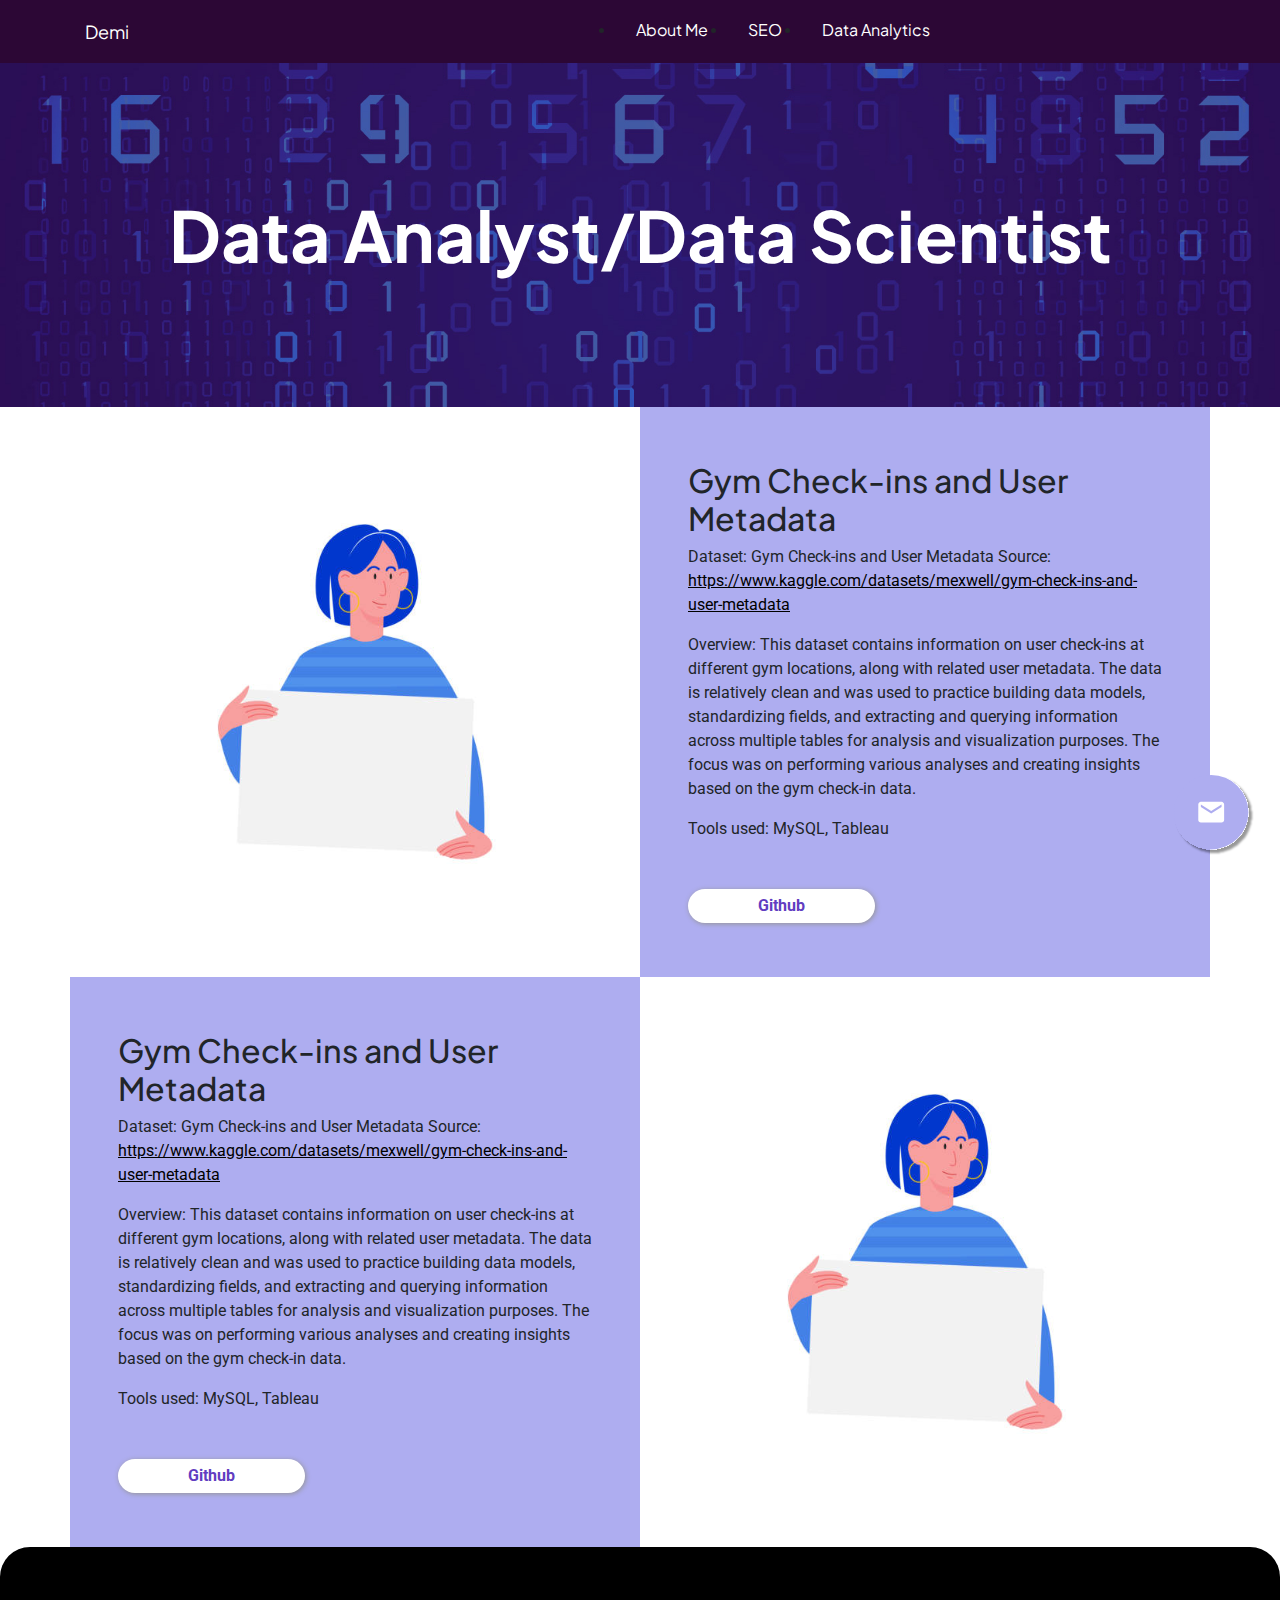
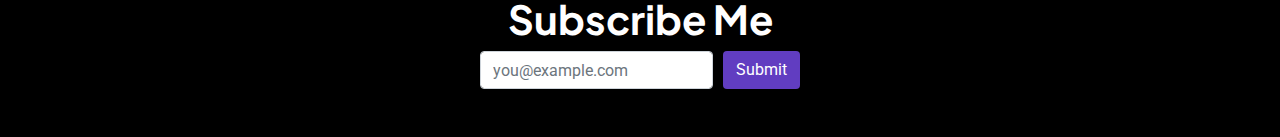
==== commit 7f3d3c93: "Current" ====
--- a/data-analytics.html
+++ b/data-analytics.html
@@ -28,7 +28,7 @@
 				</div>
 				<div class="col header-r">
 					<ul class="menu">
-						<li><a href="index.html">About Me</a></li>
+						<li><a href="">About Me</a></li>
 						<li><a href="seo.html">SEO</a></li>
 						<li><a href="data-analytics.html">Data Analytics</a></li>
 					</ul>
@@ -39,21 +39,17 @@
 	<div class="banner-data-analyst container-fluid">
 		<h1 class="fontphu">Data Analyst/Data Scientist</h1>
 	</div>
-
 	<div class="section-c container">
 		<div class="row">
-
-			<div class="col-12 col-md-6 order-1 order-md-2 d-flex align-items-center p-0">
-				<div class="w-100 h-100">
-					<img src="img/Gym-structure-1080x675.png" class="w-100 h-100">
+			<div class="col-12 col-md-6 d-flex align-items-center p-3 p-md-5">
+				<div onclick="showViz()">
+					<img src="img/about-1.svg" style="cursor: pointer;">
 				</div>
 			</div>
-
-			<div class="col-12 col-md-6 mau1 d-flex align-items-center p-3 p-md-5">
+			<div class="col-12 col-md-6 mau2 d-flex align-items-center p-3 p-md-5">
 				<div>
-					<h3 class="h2 fontphu"><span style="font-weight: bold;">Gym Check-ins and User Metadata</span></h3>
-					<p></p>
-					<p>Dataset: Gym Check-ins and User Metadata:
+					<h3 class="h2 fontphu">Gym Check-ins and User Metadata</h3>
+					<p>Dataset: Gym Check-ins and User Metadata Source:
 						<a class="alink" href="https://www.kaggle.com/datasets/mexwell/gym-check-ins-and-user-metadata">
 							https://www.kaggle.com/datasets/mexwell/gym-check-ins-and-user-metadata
 						</a>
@@ -64,73 +60,80 @@
 						analysis and visualization purposes. The focus was on performing various analyses and creating
 						insights based on the gym check-in data.</p>
 					<p>Tools used: MySQL, Tableau</p>
-					<div class="topskills-container mt-5">
-						<div class="topskill-1"><a href="https://github.com/maidinh2409/Gym-Check-ins-and-User-Metadata">Github</a></div>
-						<div class="topskill-1" onclick="showViz()">Show Report</div>
-					</div>
-				</div>
-			</div>
-
-			<!-- Modal -->
-			<div id="vizModal" class="viz-modal">
-				<div class="viz-modal-content">
-					<span class="viz-close" onclick="closeViz()">&times;</span>
-					<div class='tableauPlaceholder' id='viz1736238340258'><noscript><a href='#'><img alt='Dashboard 1 '
-									src='https:&#47;&#47;public.tableau.com&#47;static&#47;images&#47;Gy&#47;Gym_Sales_User_Analysis_Report&#47;Dashboard1&#47;1_rss.png'
-									style='border: none' /></a></noscript><object class='tableauViz'
-							style='display:none;'>
-							<param name='host_url' value='https%3A%2F%2Fpublic.tableau.com%2F' />
-							<param name='embed_code_version' value='3' />
-							<param name='site_root' value='' />
-							<param name='name' value='Gym_Sales_User_Analysis_Report&#47;Dashboard1' />
-							<param name='tabs' value='no' />
-							<param name='toolbar' value='yes' />
-							<param name='static_image'
-								value='https:&#47;&#47;public.tableau.com&#47;static&#47;images&#47;Gy&#47;Gym_Sales_User_Analysis_Report&#47;Dashboard1&#47;1.png' />
-							<param name='animate_transition' value='yes' />
-							<param name='display_static_image' value='yes' />
-							<param name='display_spinner' value='yes' />
-							<param name='display_overlay' value='yes' />
-							<param name='display_count' value='yes' />
-							<param name='language' value='en-US' />
-						</object></div>
-					<script
-						type='text/javascript'>                    var divElement = document.getElementById('viz1736238340258'); var vizElement = divElement.getElementsByTagName('object')[0]; vizElement.style.width = '1000px'; vizElement.style.height = '827px'; var scriptElement = document.createElement('script'); scriptElement.src = 'https://public.tableau.com/javascripts/api/viz_v1.js'; vizElement.parentNode.insertBefore(scriptElement, vizElement);                </script>
+					<div class="topskill-1 mt-5"><a href="#">Github</a></div>
 				</div>
 			</div>
 		</div>
 
+		<!-- Modal -->
+		<div id="vizModal" class="viz-modal">
+			<div class="viz-modal-content">
+				<span class="viz-close" onclick="closeViz()">&times;</span>
+				<div class='tableauPlaceholder' id='viz1736214612154' style='position: relative'><noscript><a
+							href='#'><img alt='Dashboard 1 '
+								src='https:&#47;&#47;public.tableau.com&#47;static&#47;images&#47;Gy&#47;Gym_Sales_User_Analysis_Report&#47;Dashboard1&#47;1_rss.png'
+								style='border: none' /></a></noscript><object class='tableauViz' style='display:none;'>
+						<param name='host_url' value='https%3A%2F%2Fpublic.tableau.com%2F' />
+						<param name='embed_code_version' value='3' />
+						<param name='site_root' value='' />
+						<param name='name' value='Gym_Sales_User_Analysis_Report&#47;Dashboard1' />
+						<param name='tabs' value='no' />
+						<param name='toolbar' value='yes' />
+						<param name='static_image'
+							value='https:&#47;&#47;public.tableau.com&#47;static&#47;images&#47;Gy&#47;Gym_Sales_User_Analysis_Report&#47;Dashboard1&#47;1.png' />
+						<param name='animate_transition' value='yes' />
+						<param name='display_static_image' value='yes' />
+						<param name='display_spinner' value='yes' />
+						<param name='display_overlay' value='yes' />
+						<param name='display_count' value='yes' />
+						<param name='language' value='en-US' />
+					</object></div>
+				<script type='text/javascript'>
+					var divElement = document.getElementById('viz1736214612154');
+					var vizElement = divElement.getElementsByTagName('object')[0];
+
+					// Đặt kích thước cố định cho viz
+					vizElement.style.width = '1000px';  // Chiều rộng cố định
+					vizElement.style.height = '827px';  // Chiều cao cố định
+					
+
+					divElement.style.width = '1000px';  // Chiều rộng cố định
+					divElement.style.height = '827px';  // Chiều cao cố định
+
+					var scriptElement = document.createElement('script');
+					scriptElement.src = 'https://public.tableau.com/javascripts/api/viz_v1.js';
+					vizElement.parentNode.insertBefore(scriptElement, vizElement);                
+				</script>
+			</div>
+		</div>
 
 
 		<div class="row">
 
-			<div class="col-12 col-md-6 order-1 order-md-2 d-flex align-items-center p-0" onclick="showViz()">
-				<div class="w-100 h-100">
-					<img src="img/625b10a58137b364b18df2ea_iStock-94179607.jpg" class="w-100 h-100">
+			<div class="col-12 col-md-6 order-1 order-md-0 mau2 d-flex align-items-center p-3 p-md-5">
+				<div>
+					<h3 class="h2 fontphu">Gym Check-ins and User Metadata</h3>
+					<p>Dataset: Gym Check-ins and User Metadata
+						Source: <a class="alink"
+							href="https://www.kaggle.com/datasets/mexwell/gym-check-ins-and-user-metadata">https://www.kaggle.com/datasets/mexwell/gym-check-ins-and-user-metadata
+						</a></p>
+
+					<p>Overview: This dataset contains information on user check-ins at different gym locations, along
+						with related user metadata. The data is relatively clean and was used to practice building data
+						models, standardizing fields, and extracting and querying information across multiple tables for
+						analysis and visualization purposes. The focus was on performing various analyses and creating
+						insights based on the gym check-in data.</p>
+
+					<p>Tools used: MySQL, Tableau</p>
+					<div class="topskill-1 mt-5"><a href="#"> Github </a></div>
+
 				</div>
 			</div>
-
-			<div class="col-12 col-md-6 mau2 d-flex align-items-center p-3 p-md-5">
+			<div class="col-12 col-md-6 order-0 order-md-1 d-flex align-items-center p-5">
 				<div>
-					<h3 class="h2 fontphu"><span style="font-weight: bold;">Real Estate Sales 2001-2023</span></h3>
-					<p></p>
-					<p>Dataset: Real Estate Sales 2001-2023:
-						<a class="alink" href="https://catalog.data.gov/dataset/real-estate-sales-2001-2018">
-							https://catalog.data.gov/dataset/real-estate-sales-2001-2018
-						</a>
-					</p>
-					<p>Overview: This dataset, sourced from data.gov, contains over 1 million rows of real estate sales
-						data spanning 21 years. It was utilized to clean and transform data using pandas, addressing
-						null values, resolving inconsistencies, and detecting outliers through statistical analysis and
-						visualization. Exploratory Data Analysis (EDA) was conducted using Matplotlib and Seaborn to
-						plot and analyze distributions, patterns, and trends, yielding insights based on metrics and
-						distribution theory.</p>
-					<p>Tools used: Python</p>
-					<div class="topskill-1 mt-5"><a href="https://github.com/maidinh2409/Real-Estate-Sales-Analysis">Github</a></div>
+					<img src="img/about-1.svg">
 				</div>
 			</div>
-
-			
 		</div>
 	</div>
 	<footer class="py-5">
@@ -165,14 +168,21 @@
 			});
 		});
 
+
 		function showViz() {
-			var modal = document.getElementById("vizModal");
-			modal.style.display = "block";
+			document.getElementById("vizModal").style.display = "block";
 		}
 
 		function closeViz() {
-			var modal = document.getElementById("vizModal");
-			modal.style.display = "none";
+			document.getElementById("vizModal").style.display = "none";
+		}
+
+		// Đóng modal khi nhấn ra ngoài modal
+		window.onclick = function (event) {
+			const modal = document.getElementById("vizModal");
+			if (event.target === modal) {
+				modal.style.display = "none";
+			}
 		}
 	</script>
 </body>
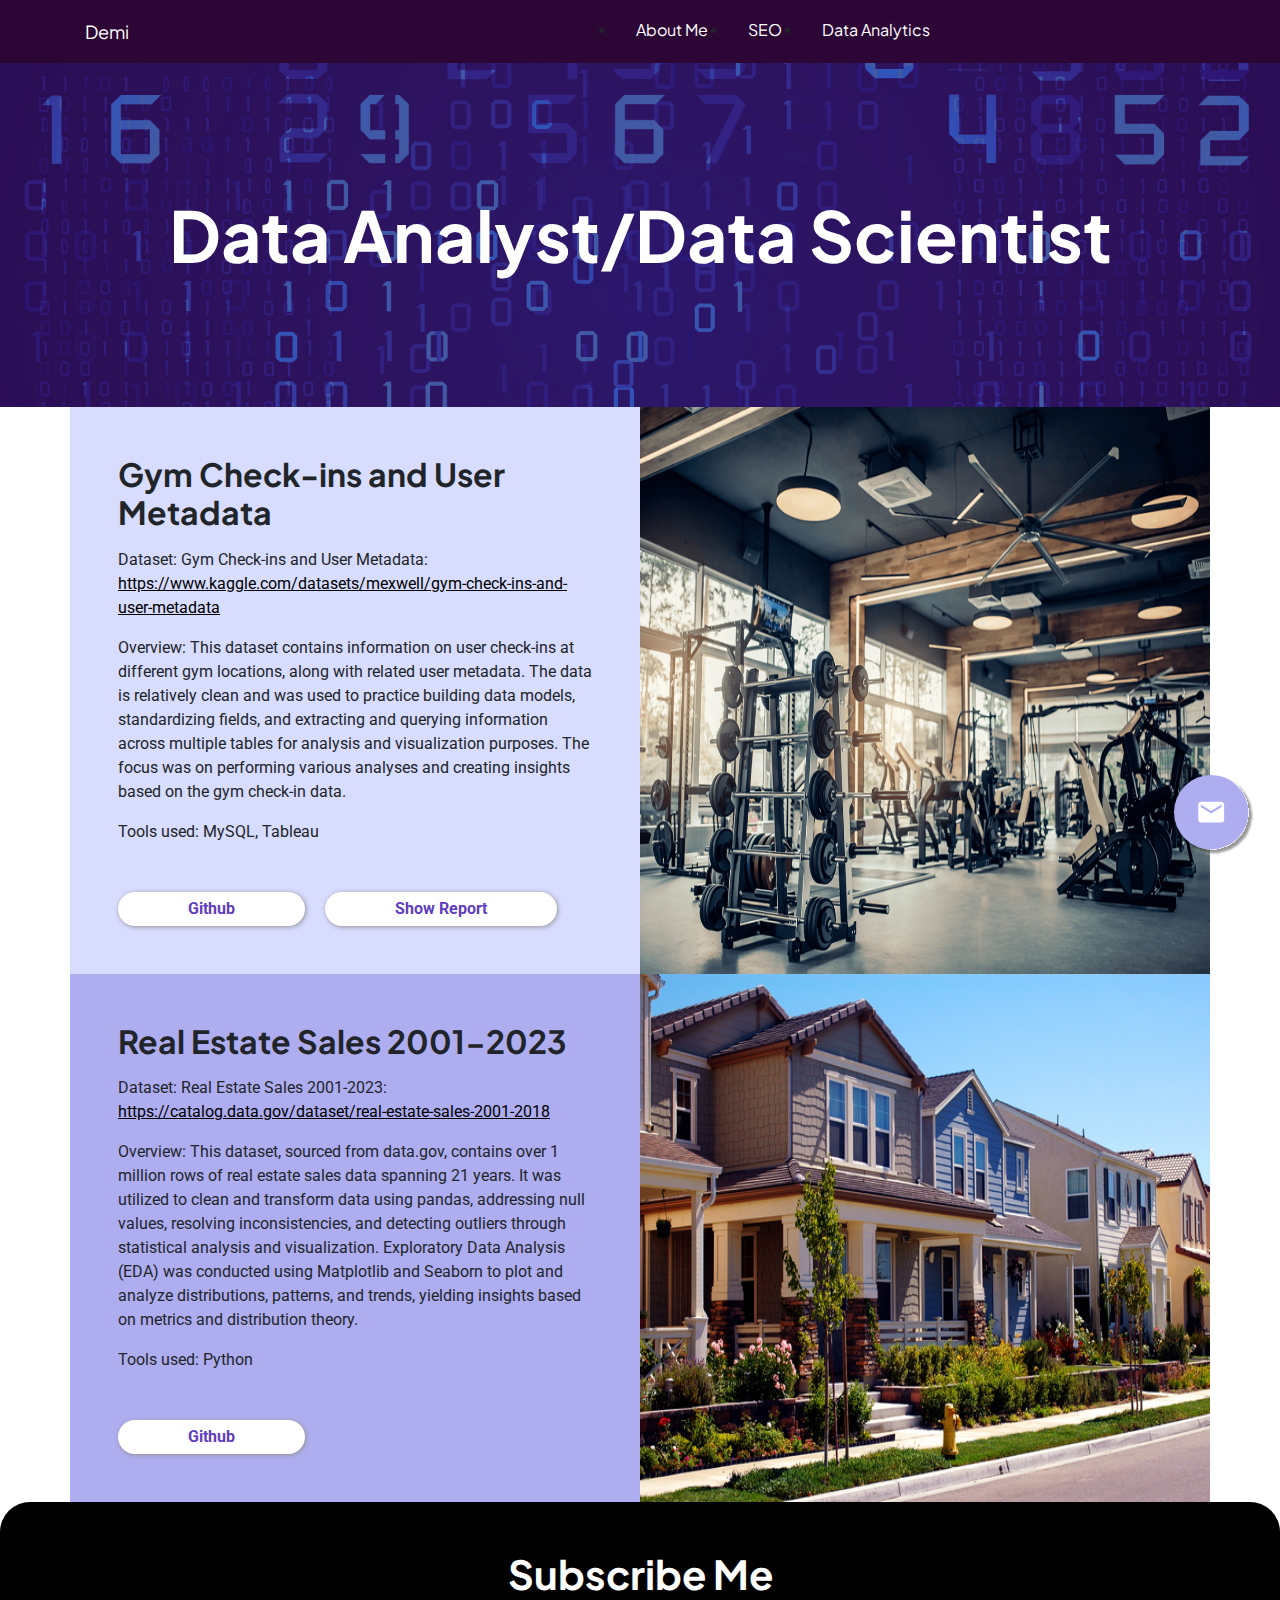
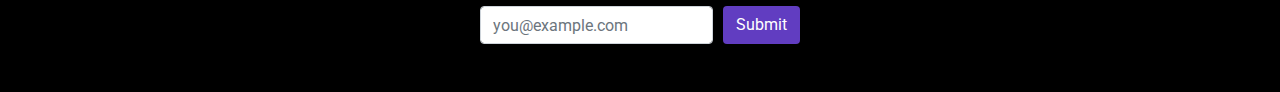
==== commit 76c2ff52: "Current" ====
--- a/data-analytics.html
+++ b/data-analytics.html
@@ -28,7 +28,7 @@
 				</div>
 				<div class="col header-r">
 					<ul class="menu">
-						<li><a href="">About Me</a></li>
+						<li><a href="index.html">About Me</a></li>
 						<li><a href="seo.html">SEO</a></li>
 						<li><a href="data-analytics.html">Data Analytics</a></li>
 					</ul>
@@ -39,17 +39,21 @@
 	<div class="banner-data-analyst container-fluid">
 		<h1 class="fontphu">Data Analyst/Data Scientist</h1>
 	</div>
+
 	<div class="section-c container">
 		<div class="row">
-			<div class="col-12 col-md-6 d-flex align-items-center p-3 p-md-5">
-				<div onclick="showViz()">
-					<img src="img/about-1.svg" style="cursor: pointer;">
+
+			<div class="col-12 col-md-6 order-1 order-md-2 d-flex align-items-center p-0">
+				<div class="w-100 h-100">
+					<img src="img/Gym-structure-1080x675.png" class="w-100 h-100">
 				</div>
 			</div>
-			<div class="col-12 col-md-6 mau2 d-flex align-items-center p-3 p-md-5">
+
+			<div class="col-12 col-md-6 mau1 d-flex align-items-center p-3 p-md-5">
 				<div>
-					<h3 class="h2 fontphu">Gym Check-ins and User Metadata</h3>
-					<p>Dataset: Gym Check-ins and User Metadata Source:
+					<h3 class="h2 fontphu"><span style="font-weight: bold;">Gym Check-ins and User Metadata</span></h3>
+					<p></p>
+					<p>Dataset: Gym Check-ins and User Metadata:
 						<a class="alink" href="https://www.kaggle.com/datasets/mexwell/gym-check-ins-and-user-metadata">
 							https://www.kaggle.com/datasets/mexwell/gym-check-ins-and-user-metadata
 						</a>
@@ -60,80 +64,73 @@
 						analysis and visualization purposes. The focus was on performing various analyses and creating
 						insights based on the gym check-in data.</p>
 					<p>Tools used: MySQL, Tableau</p>
-					<div class="topskill-1 mt-5"><a href="#">Github</a></div>
+					<div class="topskills-container mt-5">
+						<div class="topskill-1"><a href="https://github.com/maidinh2409/Gym-Check-ins-and-User-Metadata">Github</a></div>
+						<div class="topskill-1" onclick="showViz()">Show Report</div>
+					</div>
+				</div>
+			</div>
+
+			<!-- Modal -->
+			<div id="vizModal" class="viz-modal">
+				<div class="viz-modal-content">
+					<span class="viz-close" onclick="closeViz()">&times;</span>
+					<div class='tableauPlaceholder' id='viz1736238340258'><noscript><a href='#'><img alt='Dashboard 1 '
+									src='https:&#47;&#47;public.tableau.com&#47;static&#47;images&#47;Gy&#47;Gym_Sales_User_Analysis_Report&#47;Dashboard1&#47;1_rss.png'
+									style='border: none' /></a></noscript><object class='tableauViz'
+							style='display:none;'>
+							<param name='host_url' value='https%3A%2F%2Fpublic.tableau.com%2F' />
+							<param name='embed_code_version' value='3' />
+							<param name='site_root' value='' />
+							<param name='name' value='Gym_Sales_User_Analysis_Report&#47;Dashboard1' />
+							<param name='tabs' value='no' />
+							<param name='toolbar' value='yes' />
+							<param name='static_image'
+								value='https:&#47;&#47;public.tableau.com&#47;static&#47;images&#47;Gy&#47;Gym_Sales_User_Analysis_Report&#47;Dashboard1&#47;1.png' />
+							<param name='animate_transition' value='yes' />
+							<param name='display_static_image' value='yes' />
+							<param name='display_spinner' value='yes' />
+							<param name='display_overlay' value='yes' />
+							<param name='display_count' value='yes' />
+							<param name='language' value='en-US' />
+						</object></div>
+					<script
+						type='text/javascript'>                    var divElement = document.getElementById('viz1736238340258'); var vizElement = divElement.getElementsByTagName('object')[0]; vizElement.style.width = '1000px'; vizElement.style.height = '827px'; var scriptElement = document.createElement('script'); scriptElement.src = 'https://public.tableau.com/javascripts/api/viz_v1.js'; vizElement.parentNode.insertBefore(scriptElement, vizElement);                </script>
 				</div>
 			</div>
 		</div>
 
-		<!-- Modal -->
-		<div id="vizModal" class="viz-modal">
-			<div class="viz-modal-content">
-				<span class="viz-close" onclick="closeViz()">&times;</span>
-				<div class='tableauPlaceholder' id='viz1736214612154' style='position: relative'><noscript><a
-							href='#'><img alt='Dashboard 1 '
-								src='https:&#47;&#47;public.tableau.com&#47;static&#47;images&#47;Gy&#47;Gym_Sales_User_Analysis_Report&#47;Dashboard1&#47;1_rss.png'
-								style='border: none' /></a></noscript><object class='tableauViz' style='display:none;'>
-						<param name='host_url' value='https%3A%2F%2Fpublic.tableau.com%2F' />
-						<param name='embed_code_version' value='3' />
-						<param name='site_root' value='' />
-						<param name='name' value='Gym_Sales_User_Analysis_Report&#47;Dashboard1' />
-						<param name='tabs' value='no' />
-						<param name='toolbar' value='yes' />
-						<param name='static_image'
-							value='https:&#47;&#47;public.tableau.com&#47;static&#47;images&#47;Gy&#47;Gym_Sales_User_Analysis_Report&#47;Dashboard1&#47;1.png' />
-						<param name='animate_transition' value='yes' />
-						<param name='display_static_image' value='yes' />
-						<param name='display_spinner' value='yes' />
-						<param name='display_overlay' value='yes' />
-						<param name='display_count' value='yes' />
-						<param name='language' value='en-US' />
-					</object></div>
-				<script type='text/javascript'>
-					var divElement = document.getElementById('viz1736214612154');
-					var vizElement = divElement.getElementsByTagName('object')[0];
-
-					// Đặt kích thước cố định cho viz
-					vizElement.style.width = '1000px';  // Chiều rộng cố định
-					vizElement.style.height = '827px';  // Chiều cao cố định
-					
-
-					divElement.style.width = '1000px';  // Chiều rộng cố định
-					divElement.style.height = '827px';  // Chiều cao cố định
-
-					var scriptElement = document.createElement('script');
-					scriptElement.src = 'https://public.tableau.com/javascripts/api/viz_v1.js';
-					vizElement.parentNode.insertBefore(scriptElement, vizElement);                
-				</script>
-			</div>
-		</div>
 
 
 		<div class="row">
 
-			<div class="col-12 col-md-6 order-1 order-md-0 mau2 d-flex align-items-center p-3 p-md-5">
-				<div>
-					<h3 class="h2 fontphu">Gym Check-ins and User Metadata</h3>
-					<p>Dataset: Gym Check-ins and User Metadata
-						Source: <a class="alink"
-							href="https://www.kaggle.com/datasets/mexwell/gym-check-ins-and-user-metadata">https://www.kaggle.com/datasets/mexwell/gym-check-ins-and-user-metadata
-						</a></p>
-
-					<p>Overview: This dataset contains information on user check-ins at different gym locations, along
-						with related user metadata. The data is relatively clean and was used to practice building data
-						models, standardizing fields, and extracting and querying information across multiple tables for
-						analysis and visualization purposes. The focus was on performing various analyses and creating
-						insights based on the gym check-in data.</p>
-
-					<p>Tools used: MySQL, Tableau</p>
-					<div class="topskill-1 mt-5"><a href="#"> Github </a></div>
-
+			<div class="col-12 col-md-6 order-1 order-md-2 d-flex align-items-center p-0" onclick="showViz()">
+				<div class="w-100 h-100">
+					<img src="img/625b10a58137b364b18df2ea_iStock-94179607.jpg" class="w-100 h-100">
 				</div>
 			</div>
-			<div class="col-12 col-md-6 order-0 order-md-1 d-flex align-items-center p-5">
+
+			<div class="col-12 col-md-6 mau2 d-flex align-items-center p-3 p-md-5">
 				<div>
-					<img src="img/about-1.svg">
+					<h3 class="h2 fontphu"><span style="font-weight: bold;">Real Estate Sales 2001-2023</span></h3>
+					<p></p>
+					<p>Dataset: Real Estate Sales 2001-2023:
+						<a class="alink" href="https://catalog.data.gov/dataset/real-estate-sales-2001-2018">
+							https://catalog.data.gov/dataset/real-estate-sales-2001-2018
+						</a>
+					</p>
+					<p>Overview: This dataset, sourced from data.gov, contains over 1 million rows of real estate sales
+						data spanning 21 years. It was utilized to clean and transform data using pandas, addressing
+						null values, resolving inconsistencies, and detecting outliers through statistical analysis and
+						visualization. Exploratory Data Analysis (EDA) was conducted using Matplotlib and Seaborn to
+						plot and analyze distributions, patterns, and trends, yielding insights based on metrics and
+						distribution theory.</p>
+					<p>Tools used: Python</p>
+					<div class="topskill-1 mt-5"><a href="https://github.com/maidinh2409/Real-Estate-Sales-Analysis">Github</a></div>
 				</div>
 			</div>
+
+			
 		</div>
 	</div>
 	<footer class="py-5">
@@ -168,21 +165,14 @@
 			});
 		});
 
-
 		function showViz() {
-			document.getElementById("vizModal").style.display = "block";
+			var modal = document.getElementById("vizModal");
+			modal.style.display = "block";
 		}
 
 		function closeViz() {
-			document.getElementById("vizModal").style.display = "none";
-		}
-
-		// Đóng modal khi nhấn ra ngoài modal
-		window.onclick = function (event) {
-			const modal = document.getElementById("vizModal");
-			if (event.target === modal) {
-				modal.style.display = "none";
-			}
+			var modal = document.getElementById("vizModal");
+			modal.style.display = "none";
 		}
 	</script>
 </body>
